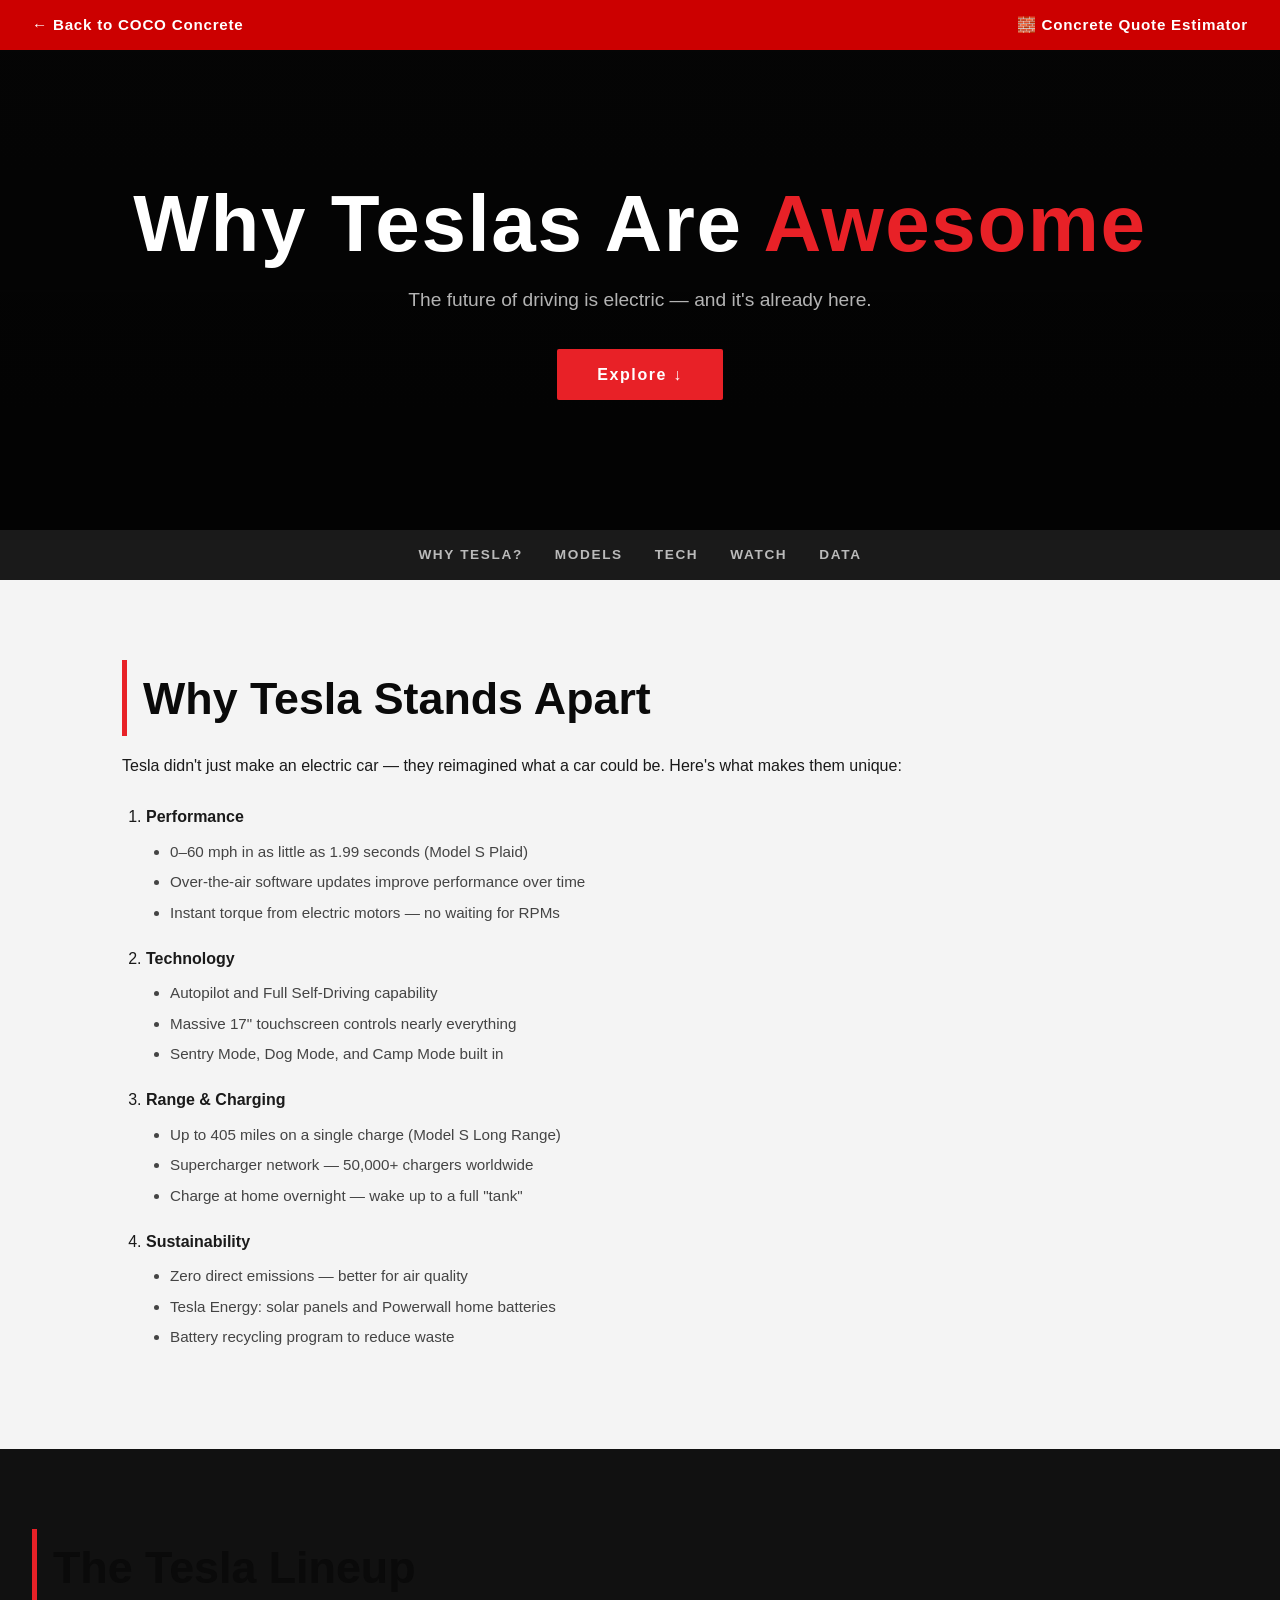
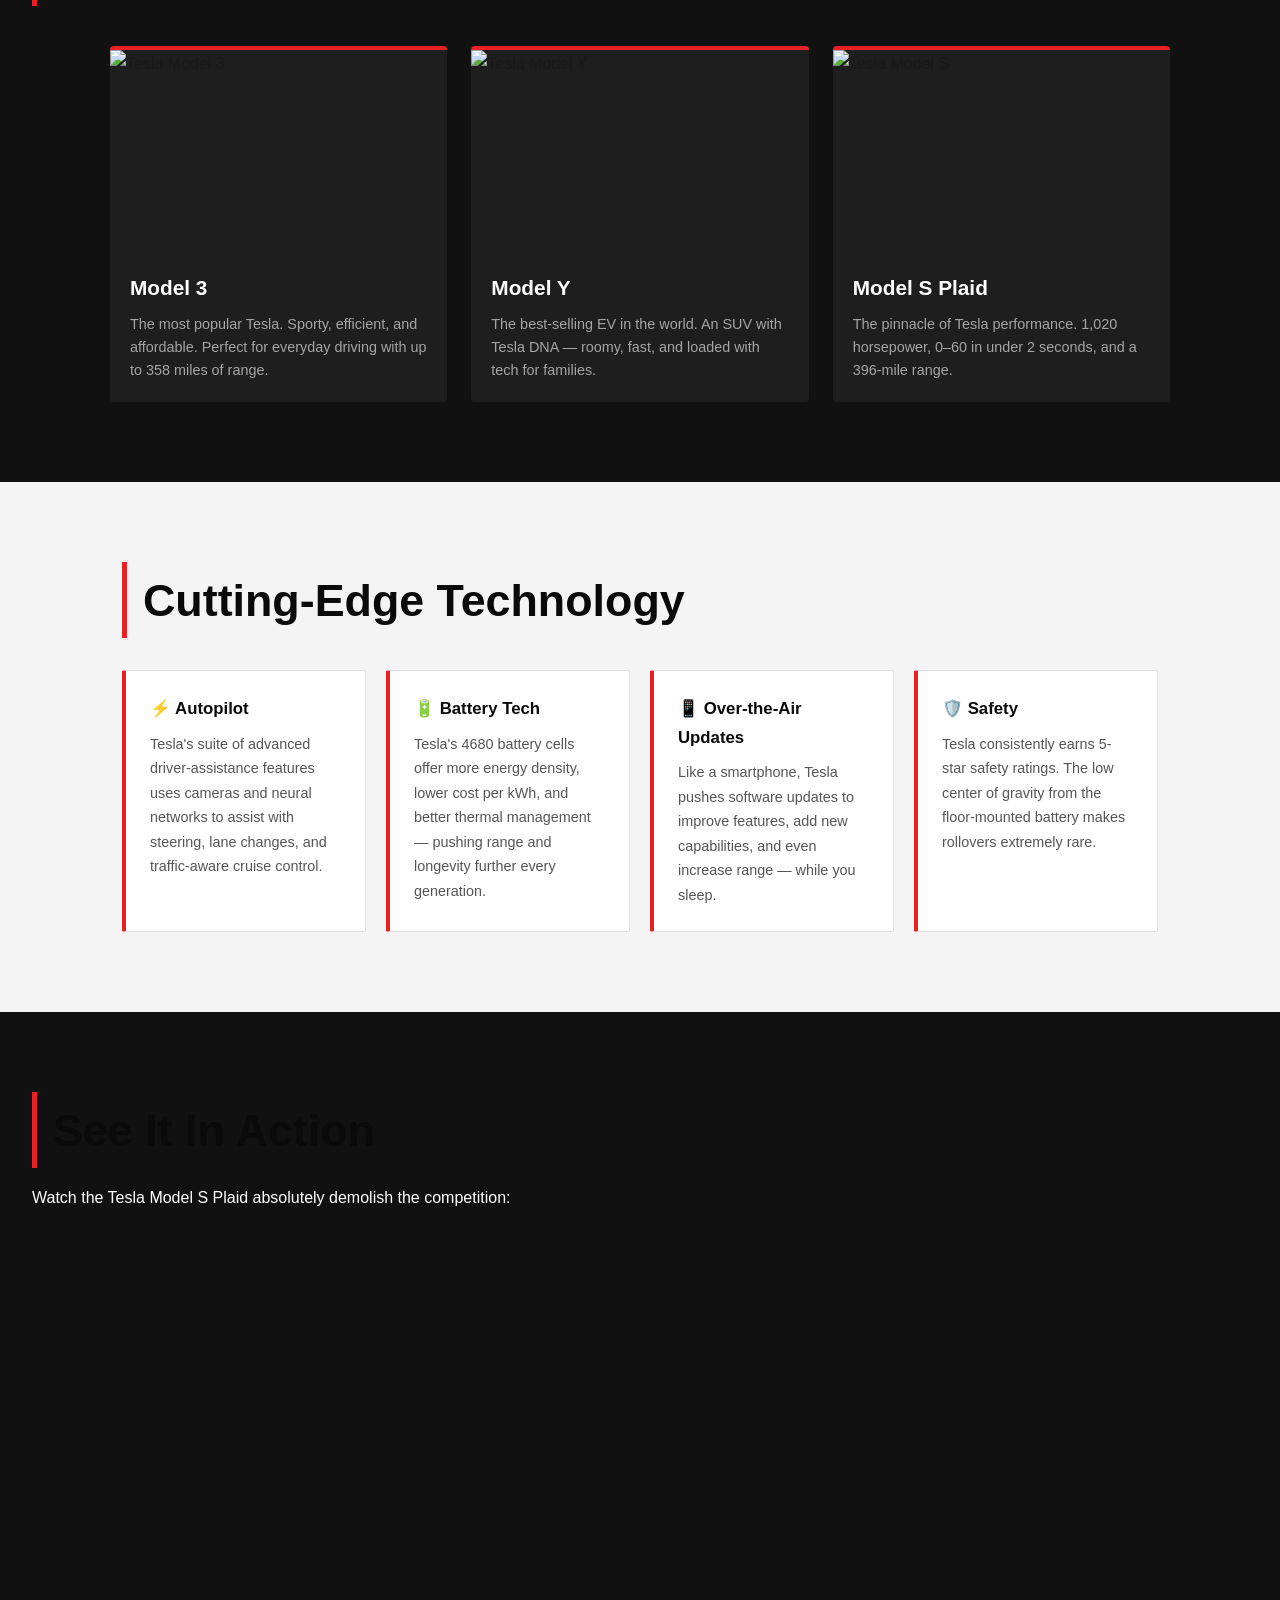
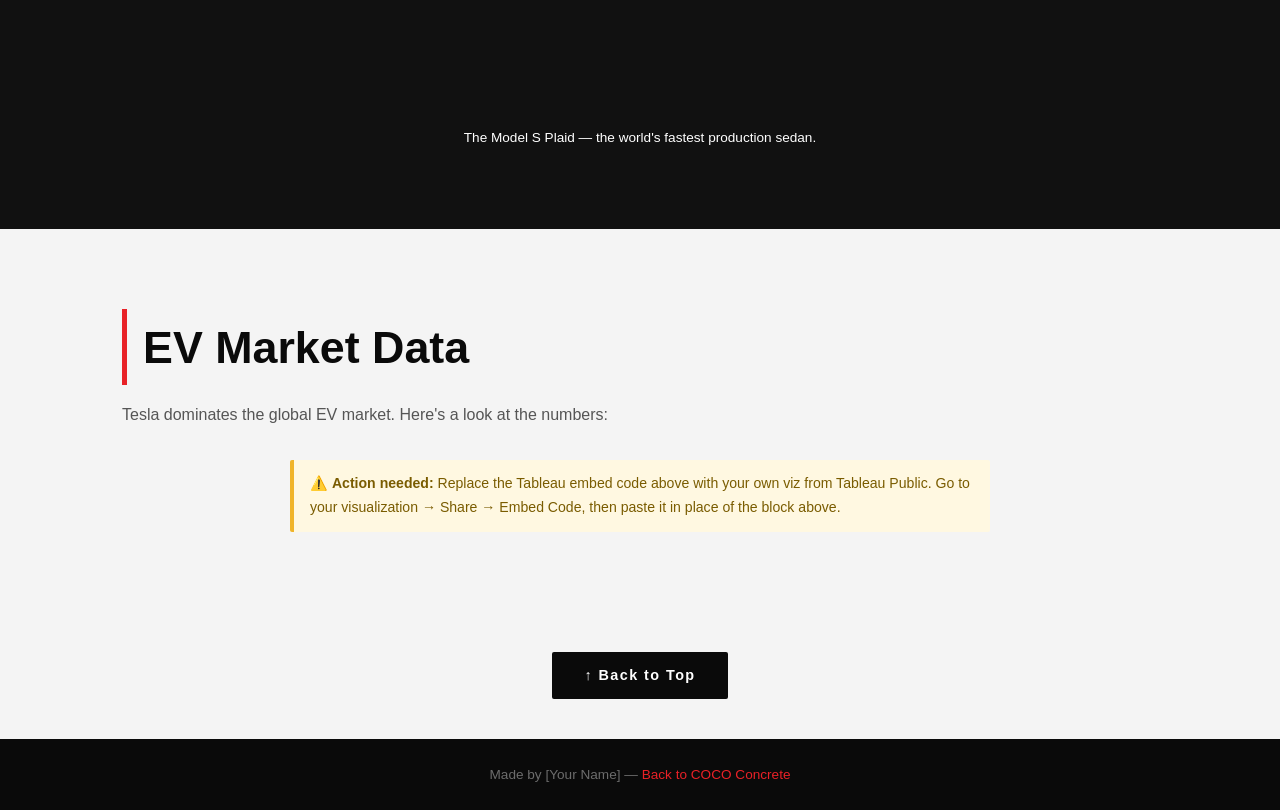
==== scratch.html @ 0e5253fa "Add files via upload" ====
<!DOCTYPE html>
<html lang="en">
<head>
  <meta charset="UTF-8" />
  <meta name="viewport" content="width=device-width, initial-scale=1.0" />
  <title>Why Teslas Are Awesome</title>
  <link rel="stylesheet" href="scratch.css" />
</head>
<body>

  <!-- NAV BACK TO PROFESSIONAL SITE -->
  <div class="topbar">
    <a href="index.html" class="back-link">← Back to COCO Concrete</a>
    <a href="quote-app.html" class="app-link">🧱 Concrete Quote Estimator</a>
  </div>

  <!-- ON-PAGE ANCHOR TARGET: top of page -->
  <a name="top"></a>

  <!-- HERO -->
  <div class="hero-div">
    <div class="hero-content">
      <h1>Why Teslas Are <span class="accent">Awesome</span></h1>
      <p class="hero-sub">The future of driving is electric — and it's already here.</p>
      <a href="#models" class="scroll-btn">Explore ↓</a>
    </div>
  </div>

  <!-- QUICK NAV ANCHORS -->
  <div class="anchor-nav">
    <a href="#why">Why Tesla?</a>
    <a href="#models">Models</a>
    <a href="#tech">Tech</a>
    <a href="#video">Watch</a>
    <a href="#data">Data</a>
  </div>

  <!-- WHY SECTION -->
  <a name="why"></a>
  <div class="section-div">
    <h2>Why Tesla Stands Apart</h2>
    <p>Tesla didn't just make an electric car — they reimagined what a car could be. Here's what makes them unique:</p>

    <!-- ORDERED LIST with UNORDERED LIST nested inside -->
    <ol class="main-list">
      <li>
        <strong>Performance</strong>
        <ul class="nested-list">
          <li>0–60 mph in as little as 1.99 seconds (Model S Plaid)</li>
          <li>Over-the-air software updates improve performance over time</li>
          <li>Instant torque from electric motors — no waiting for RPMs</li>
        </ul>
      </li>
      <li>
        <strong>Technology</strong>
        <ul class="nested-list">
          <li>Autopilot and Full Self-Driving capability</li>
          <li>Massive 17" touchscreen controls nearly everything</li>
          <li>Sentry Mode, Dog Mode, and Camp Mode built in</li>
        </ul>
      </li>
      <li>
        <strong>Range &amp; Charging</strong>
        <ul class="nested-list">
          <li>Up to 405 miles on a single charge (Model S Long Range)</li>
          <li>Supercharger network — 50,000+ chargers worldwide</li>
          <li>Charge at home overnight — wake up to a full "tank"</li>
        </ul>
      </li>
      <li>
        <strong>Sustainability</strong>
        <ul class="nested-list">
          <li>Zero direct emissions — better for air quality</li>
          <li>Tesla Energy: solar panels and Powerwall home batteries</li>
          <li>Battery recycling program to reduce waste</li>
        </ul>
      </li>
    </ol>
  </div>

  <!-- MODELS SECTION -->
  <a name="models"></a>
  <div class="section-div dark-section">
    <h2>The Tesla Lineup</h2>
    <div class="cards-div">

      <div class="model-card">
        <img src="https://upload.wikimedia.org/wikipedia/commons/thumb/9/91/2019_Tesla_Model_3_Performance_AWD_%28facelift%2C_red%29%2C_front_8.15.19.jpg/640px-2019_Tesla_Model_3_Performance_AWD_%28facelift%2C_red%29%2C_front_8.15.19.jpg" alt="Tesla Model 3" />
        <div class="card-info">
          <h3>Model 3</h3>
          <p>The most popular Tesla. Sporty, efficient, and affordable. Perfect for everyday driving with up to 358 miles of range.</p>
        </div>
      </div>

      <div class="model-card">
        <img src="https://upload.wikimedia.org/wikipedia/commons/thumb/e/e5/Tesla_Model_Y_grey.jpg/640px-Tesla_Model_Y_grey.jpg" alt="Tesla Model Y" />
        <div class="card-info">
          <h3>Model Y</h3>
          <p>The best-selling EV in the world. An SUV with Tesla DNA — roomy, fast, and loaded with tech for families.</p>
        </div>
      </div>

      <div class="model-card">
        <img src="https://upload.wikimedia.org/wikipedia/commons/thumb/5/5b/2020_Tesla_Model_S_Facelift%2C_front_8.28.20.jpg/640px-2020_Tesla_Model_S_Facelift%2C_front_8.28.20.jpg" alt="Tesla Model S" />
        <div class="card-info">
          <h3>Model S Plaid</h3>
          <p>The pinnacle of Tesla performance. 1,020 horsepower, 0–60 in under 2 seconds, and a 396-mile range.</p>
        </div>
      </div>

    </div>
  </div>

  <!-- TECH SECTION -->
  <a name="tech"></a>
  <div class="section-div">
    <h2>Cutting-Edge Technology</h2>
    <div class="tech-div">
      <div class="tech-item">
        <h3>⚡ Autopilot</h3>
        <p>Tesla's suite of advanced driver-assistance features uses cameras and neural networks to assist with steering, lane changes, and traffic-aware cruise control.</p>
      </div>
      <div class="tech-item">
        <h3>🔋 Battery Tech</h3>
        <p>Tesla's 4680 battery cells offer more energy density, lower cost per kWh, and better thermal management — pushing range and longevity further every generation.</p>
      </div>
      <div class="tech-item">
        <h3>📱 Over-the-Air Updates</h3>
        <p>Like a smartphone, Tesla pushes software updates to improve features, add new capabilities, and even increase range — while you sleep.</p>
      </div>
      <div class="tech-item">
        <h3>🛡️ Safety</h3>
        <p>Tesla consistently earns 5-star safety ratings. The low center of gravity from the floor-mounted battery makes rollovers extremely rare.</p>
      </div>
    </div>
  </div>

  <!-- YOUTUBE VIDEO SECTION -->
  <a name="video"></a>
  <div class="section-div dark-section">
    <h2>See It In Action</h2>
    <p class="section-sub">Watch the Tesla Model S Plaid absolutely demolish the competition:</p>
    <div class="video-wrapper">
      <iframe
        width="560"
        height="315"
        src="https://www.youtube.com/embed/DSHfEv-fQ5Y"
        title="Tesla Model S Plaid Review"
        frameborder="0"
        allow="accelerometer; autoplay; clipboard-write; encrypted-media; gyroscope; picture-in-picture; web-share"
        allowfullscreen>
      </iframe>
    </div>
    <p class="video-note">The Model S Plaid — the world's fastest production sedan.</p>
  </div>

  <!-- TABLEAU SECTION -->
  <a name="data"></a>
  <div class="section-div">
    <h2>EV Market Data</h2>
    <p class="section-sub">Tesla dominates the global EV market. Here's a look at the numbers:</p>
    <div class="tableau-div">
      <!-- REPLACE the embed below with your own Tableau Public embed code -->
      <!-- To get embed code: go to your viz on Tableau Public → Share → Embed Code -->
      <div class='tableauPlaceholder' id='viz1' style='position: relative; width: 100%; max-width: 900px; margin: 0 auto;'>
        <noscript>
          <a href='#'>
            <img alt='EV Market Share' src='https://public.tableau.com/static/images/EV/EVMarketShare/Sheet1/1_rss.png' style='border: none' />
          </a>
        </noscript>
        <object class='tableauViz' style='display:none;'>
          <param name='host_url' value='https%3A%2F%2Fpublic.tableau.com%2F' />
          <param name='embed_code_version' value='3' />
          <param name='site_root' value='' />
          <param name='name' value='EVMarketShare/Sheet1' />
          <param name='tabs' value='no' />
          <param name='toolbar' value='yes' />
          <param name='animate_transition' value='yes' />
          <param name='display_static_image' value='yes' />
          <param name='display_spinner' value='yes' />
          <param name='display_overlay' value='yes' />
          <param name='display_count' value='yes' />
        </object>
      </div>
      <p class="tableau-note">⚠️ <strong>Action needed:</strong> Replace the Tableau embed code above with your own viz from Tableau Public. Go to your visualization → Share → Embed Code, then paste it in place of the block above.</p>
    </div>
  </div>

  <!-- BACK TO TOP ANCHOR LINK -->
  <div class="back-top-div">
    <a href="#top" class="back-top-btn">↑ Back to Top</a>
  </div>

  <!-- FOOTER -->
  <div class="footer-div">
    <p>Made by [Your Name] &mdash; <a href="index.html">Back to COCO Concrete</a></p>
  </div>

  <!-- Tableau JS loader -->
  <script type='text/javascript' src='https://public.tableau.com/javascripts/api/viz_v1.js'></script>

</body>
</html>
---- scratch.css ----
/* ===========================
   scratch.css — Tesla Page
   Custom stylesheet for scratch.html
   =========================== */

/* 1. GLOBAL RESET & BASE */
* {
  box-sizing: border-box;
  margin: 0;
  padding: 0;
}

body {
  font-family: 'Segoe UI', Arial, sans-serif; /* font family */
  color: #1a1a1a;                              /* font color */
  background-color: #f4f4f4;                  /* custom background color */
  line-height: 1.7;
}

/* 2. TOP NAV BAR DIV */
.topbar {
  display: flex;
  justify-content: space-between;
  align-items: center;
  background-color: #cc0000;
  padding: 0.75rem 2rem;
}

.back-link,
.app-link {
  color: #ffffff;             /* font color */
  font-family: 'Segoe UI', sans-serif;
  font-weight: 700;
  text-decoration: none;
  font-size: 0.95rem;
  letter-spacing: 0.05em;
  transition: opacity 0.2s;
}

.back-link:hover,
.app-link:hover {
  opacity: 0.8;
  text-decoration: underline;
}

/* 3. HERO DIV */
.hero-div {
  background-color: #0a0a0a;   /* custom dark background */
  background-image:
    linear-gradient(rgba(0,0,0,0.55), rgba(0,0,0,0.75)),
    url('https://upload.wikimedia.org/wikipedia/commons/thumb/b/bd/Tesla_Motors.svg/640px-Tesla_Motors.svg.png');
  background-size: cover;
  background-position: center;
  min-height: 480px;
  display: flex;
  align-items: center;
  justify-content: center;
  text-align: center;
  padding: 4rem 2rem;
}

.hero-content h1 {
  font-family: 'Segoe UI', Arial, sans-serif; /* font family */
  font-size: clamp(2.5rem, 7vw, 5rem);
  color: #ffffff;              /* font color */
  font-weight: 900;
  letter-spacing: 0.02em;
  margin-bottom: 1rem;
  line-height: 1.1;
}

.accent {
  color: #e82127;
}

.hero-sub {
  color: rgba(255,255,255,0.7); /* font color */
  font-size: 1.2rem;
  margin-bottom: 2rem;
  font-weight: 300;
}

.scroll-btn {
  display: inline-block;
  background: #e82127;
  color: #ffffff;             /* font color */
  font-family: 'Segoe UI', sans-serif;
  font-weight: 700;
  padding: 0.75rem 2.5rem;
  text-decoration: none;
  letter-spacing: 0.1em;
  font-size: 1rem;
  border-radius: 2px;
  transition: background 0.2s, transform 0.15s;
}

.scroll-btn:hover {
  background: #b01a1e;
  transform: translateY(-2px);
}

/* 4. ANCHOR NAV */
.anchor-nav {
  background-color: #1a1a1a;
  display: flex;
  justify-content: center;
  gap: 2rem;
  padding: 0.85rem 1rem;
  flex-wrap: wrap;
}

.anchor-nav a {
  color: rgba(255,255,255,0.7); /* font color */
  font-family: 'Segoe UI', sans-serif;
  font-size: 0.85rem;
  font-weight: 700;
  letter-spacing: 0.12em;
  text-transform: uppercase;
  text-decoration: none;
  transition: color 0.2s;
}

.anchor-nav a:hover {
  color: #e82127;
}

/* 5. SECTION DIVS */
.section-div {
  padding: 5rem 2rem;
  max-width: 1100px;
  margin: 0 auto;
}

.dark-section {
  background-color: #111111;
  max-width: 100%;
  padding: 5rem 2rem;
}

.dark-section h2,
.dark-section p,
.dark-section .section-sub,
.dark-section .video-note {
  color: #ffffff; /* font color */
}

.dark-section h2 {
  font-family: 'Segoe UI', Arial, sans-serif;
}

.section-div h2 {
  font-family: 'Segoe UI', Arial, sans-serif; /* font family */
  font-size: clamp(1.8rem, 4vw, 2.8rem);
  color: #0a0a0a;             /* font color */
  font-weight: 900;
  margin-bottom: 1rem;
  border-left: 5px solid #e82127;
  padding-left: 1rem;
}

.dark-section h2 {
  border-left: 5px solid #e82127;
  padding-left: 1rem;
}

.section-sub {
  color: #555555;             /* font color */
  font-size: 1rem;
  margin-bottom: 2rem;
}

/* 6. ORDERED/UNORDERED NESTED LISTS */
.main-list {
  margin: 1.5rem 0 0 1.5rem;
  font-size: 1rem;
}

.main-list > li {
  margin-bottom: 1.2rem;
  color: #1a1a1a;             /* font color */
}

.nested-list {
  margin: 0.5rem 0 0 1.5rem;
  list-style-type: disc;
}

.nested-list li {
  color: #444444;             /* font color */
  font-size: 0.95rem;
  margin-bottom: 0.3rem;
}

/* 7. MODEL CARDS DIV */
.cards-div {
  display: grid;
  grid-template-columns: repeat(auto-fit, minmax(280px, 1fr));
  gap: 1.5rem;
  margin-top: 2.5rem;
  max-width: 1060px;
  margin-left: auto;
  margin-right: auto;
}

.model-card {
  background-color: #1e1e1e;
  border-top: 4px solid #e82127;
  overflow: hidden;
  border-radius: 4px;
  transition: transform 0.2s;
}

.model-card:hover {
  transform: translateY(-4px);
}

.model-card img {
  width: 100%;
  height: 200px;
  object-fit: cover;
  display: block;
}

.card-info {
  padding: 1.25rem;
}

.card-info h3 {
  font-family: 'Segoe UI', Arial, sans-serif; /* font family */
  font-size: 1.3rem;
  color: #ffffff;             /* font color */
  margin-bottom: 0.5rem;
}

.card-info p {
  color: rgba(255,255,255,0.6); /* font color */
  font-size: 0.9rem;
  line-height: 1.6;
}

/* 8. TECH GRID DIV */
.tech-div {
  display: grid;
  grid-template-columns: repeat(auto-fit, minmax(240px, 1fr));
  gap: 1.25rem;
  margin-top: 2rem;
}

.tech-item {
  background-color: #ffffff;
  border: 1px solid #e0e0e0;
  border-left: 4px solid #e82127;
  padding: 1.5rem;
  border-radius: 2px;
}

.tech-item h3 {
  font-family: 'Segoe UI', Arial, sans-serif;
  font-size: 1.05rem;
  color: #0a0a0a;             /* font color */
  margin-bottom: 0.5rem;
}

.tech-item p {
  color: #555555;             /* font color */
  font-size: 0.9rem;
}

/* 9. VIDEO WRAPPER */
.video-wrapper {
  position: relative;
  width: 100%;
  max-width: 800px;
  margin: 1.5rem auto;
  aspect-ratio: 16 / 9;
}

.video-wrapper iframe {
  width: 100%;
  height: 100%;
  border: none;
}

.video-note {
  text-align: center;
  font-size: 0.85rem;
  color: rgba(255,255,255,0.4);
  margin-top: 0.75rem;
}

/* 10. TABLEAU DIV */
.tableau-div {
  margin-top: 2rem;
  text-align: center;
}

.tableau-note {
  margin-top: 1rem;
  padding: 0.75rem 1rem;
  background: #fff8e1;
  border-left: 4px solid #f0b429;
  color: #7a5c00;
  font-size: 0.88rem;
  text-align: left;
  max-width: 700px;
  margin-left: auto;
  margin-right: auto;
  border-radius: 2px;
}

/* 11. BACK TO TOP DIV */
.back-top-div {
  text-align: center;
  padding: 2.5rem 1rem;
  background-color: #f4f4f4;
}

.back-top-btn {
  display: inline-block;
  background: #0a0a0a;
  color: #ffffff;             /* font color */
  font-family: 'Segoe UI', sans-serif;
  font-weight: 700;
  padding: 0.7rem 2rem;
  text-decoration: none;
  letter-spacing: 0.1em;
  font-size: 0.9rem;
  border-radius: 2px;
  transition: background 0.2s;
}

.back-top-btn:hover {
  background: #e82127;
}

/* 12. FOOTER DIV */
.footer-div {
  background-color: #0a0a0a;
  color: rgba(255,255,255,0.4); /* font color */
  text-align: center;
  padding: 1.5rem 1rem;
  font-size: 0.85rem;
}

.footer-div a {
  color: #e82127;
  text-decoration: none;
}

.footer-div a:hover {
  text-decoration: underline;
}

/* 13. RESPONSIVE */
@media (max-width: 600px) {
  .topbar {
    flex-direction: column;
    gap: 0.5rem;
    text-align: center;
  }
  .anchor-nav {
    gap: 1rem;
  }
  .section-div {
    padding: 3rem 1.25rem;
  }
}
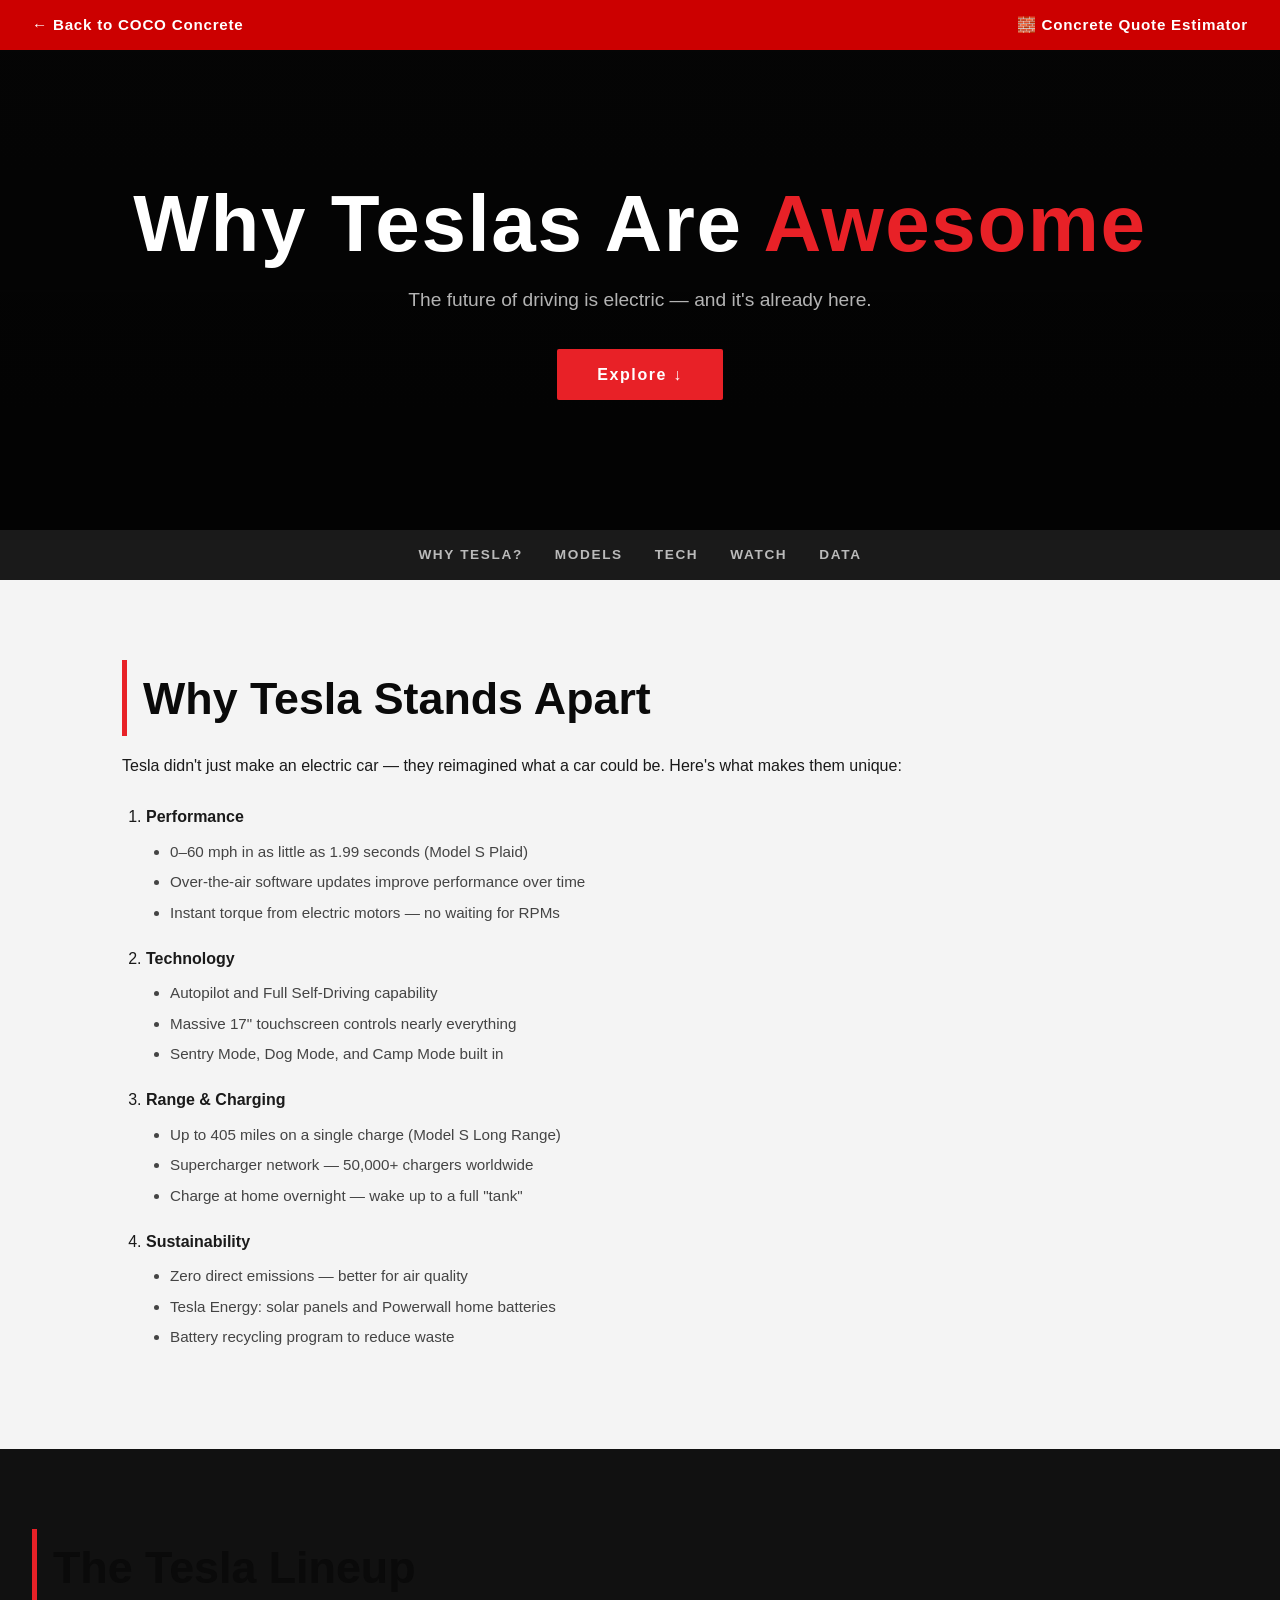
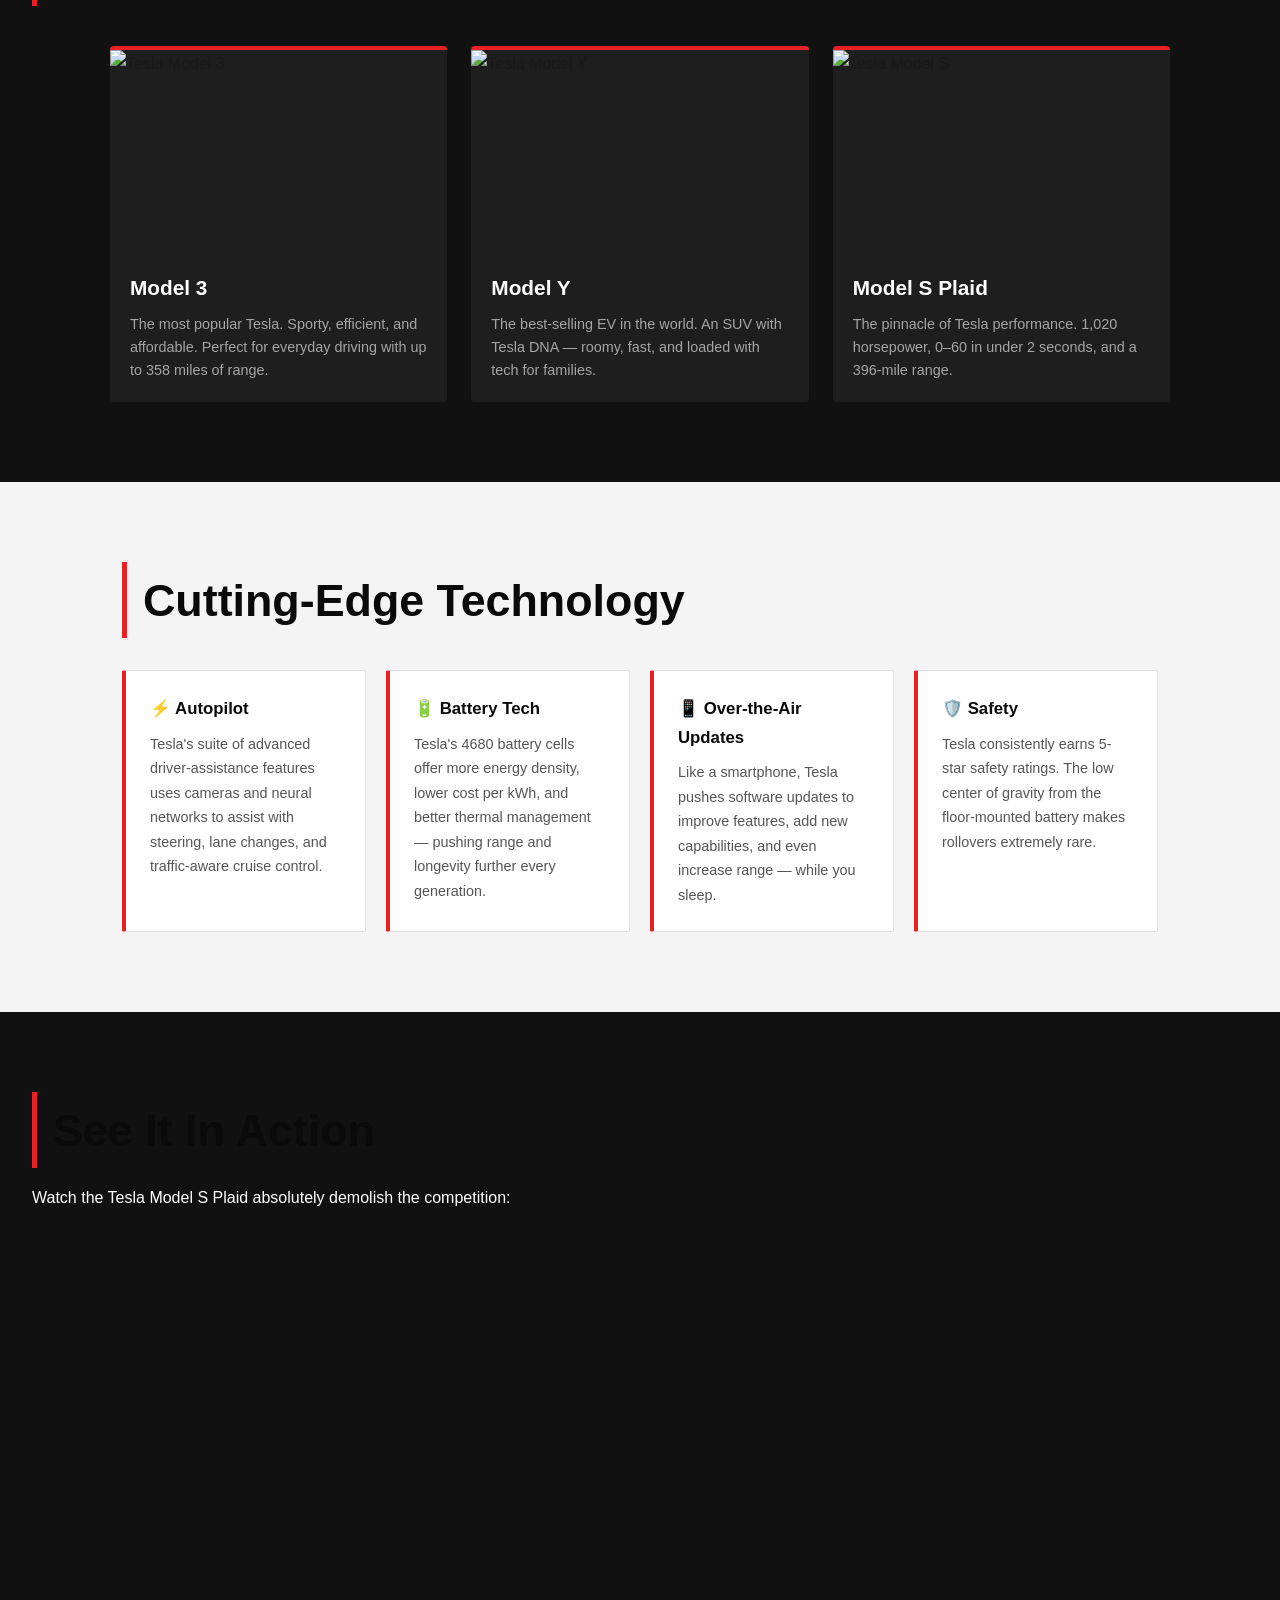
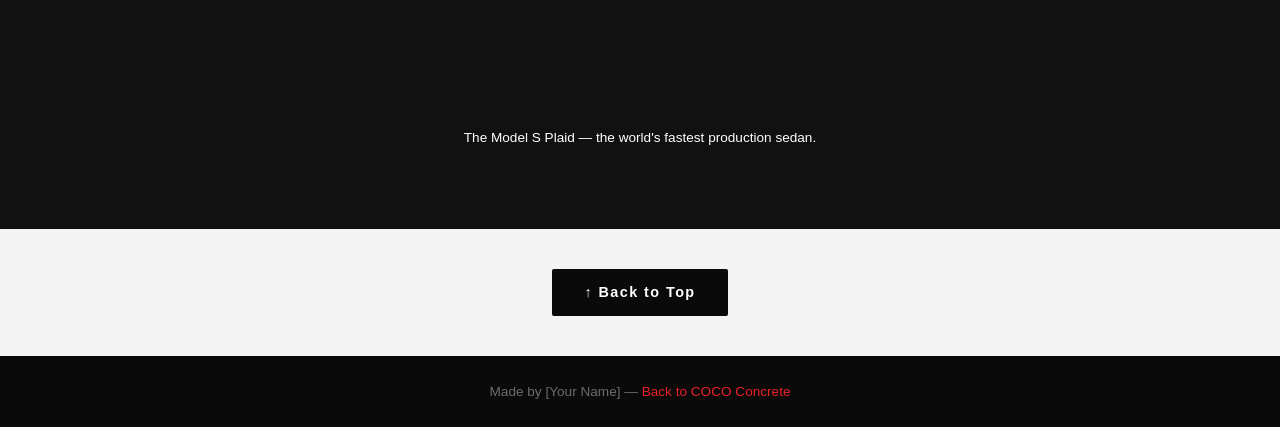
==== commit 97f7f0c5: "Update scratch.html" ====
--- a/scratch.html
+++ b/scratch.html
@@ -144,8 +144,8 @@
       <iframe
         width="560"
         height="315"
-        src="https://www.youtube.com/embed/DSHfEv-fQ5Y"
-        title="Tesla Model S Plaid Review"
+      src="https://www.youtube.com/embed/WyxXGdG3-Io"
+        title="Tesla Model S Plaid — Fastest Production Car"
         frameborder="0"
         allow="accelerometer; autoplay; clipboard-write; encrypted-media; gyroscope; picture-in-picture; web-share"
         allowfullscreen>
@@ -155,36 +155,7 @@
   </div>
 
   <!-- TABLEAU SECTION -->
-  <a name="data"></a>
-  <div class="section-div">
-    <h2>EV Market Data</h2>
-    <p class="section-sub">Tesla dominates the global EV market. Here's a look at the numbers:</p>
-    <div class="tableau-div">
-      <!-- REPLACE the embed below with your own Tableau Public embed code -->
-      <!-- To get embed code: go to your viz on Tableau Public → Share → Embed Code -->
-      <div class='tableauPlaceholder' id='viz1' style='position: relative; width: 100%; max-width: 900px; margin: 0 auto;'>
-        <noscript>
-          <a href='#'>
-            <img alt='EV Market Share' src='https://public.tableau.com/static/images/EV/EVMarketShare/Sheet1/1_rss.png' style='border: none' />
-          </a>
-        </noscript>
-        <object class='tableauViz' style='display:none;'>
-          <param name='host_url' value='https%3A%2F%2Fpublic.tableau.com%2F' />
-          <param name='embed_code_version' value='3' />
-          <param name='site_root' value='' />
-          <param name='name' value='EVMarketShare/Sheet1' />
-          <param name='tabs' value='no' />
-          <param name='toolbar' value='yes' />
-          <param name='animate_transition' value='yes' />
-          <param name='display_static_image' value='yes' />
-          <param name='display_spinner' value='yes' />
-          <param name='display_overlay' value='yes' />
-          <param name='display_count' value='yes' />
-        </object>
-      </div>
-      <p class="tableau-note">⚠️ <strong>Action needed:</strong> Replace the Tableau embed code above with your own viz from Tableau Public. Go to your visualization → Share → Embed Code, then paste it in place of the block above.</p>
-    </div>
-  </div>
+ <div class='tableauPlaceholder' id='viz1776108388544' style='position: relative'><noscript><a href='#'><img alt='viz ' src='https://public.tableau.com/static/images/Te/TeslaBatteryDegradation/viz/1_rss.png' style='border: none' /></a></noscript><object class='tableauViz'  style='display:none;'><param name='host_url' value='https%3A%2F%2Fpublic.tableau.com%2F' /> <param name='embed_code_version' value='3' /> <param name='site_root' value='' /><param name='name' value='TeslaBatteryDegradation/viz' /><param name='tabs' value='no' /><param name='toolbar' value='yes' /><param name='static_image' value='https://public.tableau.com/static/images/Te/TeslaBatteryDegradation/viz/1.png' /> <param name='animate_transition' value='yes' /><param name='display_static_image' value='yes' /><param name='display_spinner' value='yes' /><param name='display_overlay' value='yes' /><param name='display_count' value='yes' /><param name='language' value='en-US' /></object></div><script type='text/javascript'>var divElement = document.getElementById('viz1776108388544'); var vizElement = divElement.getElementsByTagName('object')[0]; if ( divElement.offsetWidth > 800 ) { vizElement.style.minWidth='800px';vizElement.style.maxWidth='1200px';vizElement.style.width='100%';vizElement.style.minHeight='627px';vizElement.style.maxHeight='727px';vizElement.style.height=(divElement.offsetWidth*0.75)+'px';} else if ( divElement.offsetWidth > 500 ) { vizElement.style.width='100%';vizElement.style.height=(divElement.offsetWidth*0.75)+'px';} else { vizElement.style.width='100%';vizElement.style.height='727px';} var scriptElement = document.createElement('script'); scriptElement.src = 'https://public.tableau.com/javascripts/api/viz_v1.js'; vizElement.parentNode.insertBefore(scriptElement, vizElement);</script>
 
   <!-- BACK TO TOP ANCHOR LINK -->
   <div class="back-top-div">
@@ -196,8 +167,6 @@
     <p>Made by [Your Name] &mdash; <a href="index.html">Back to COCO Concrete</a></p>
   </div>
 
-  <!-- Tableau JS loader -->
-  <script type='text/javascript' src='https://public.tableau.com/javascripts/api/viz_v1.js'></script>
-
+ 
 </body>
 </html>
